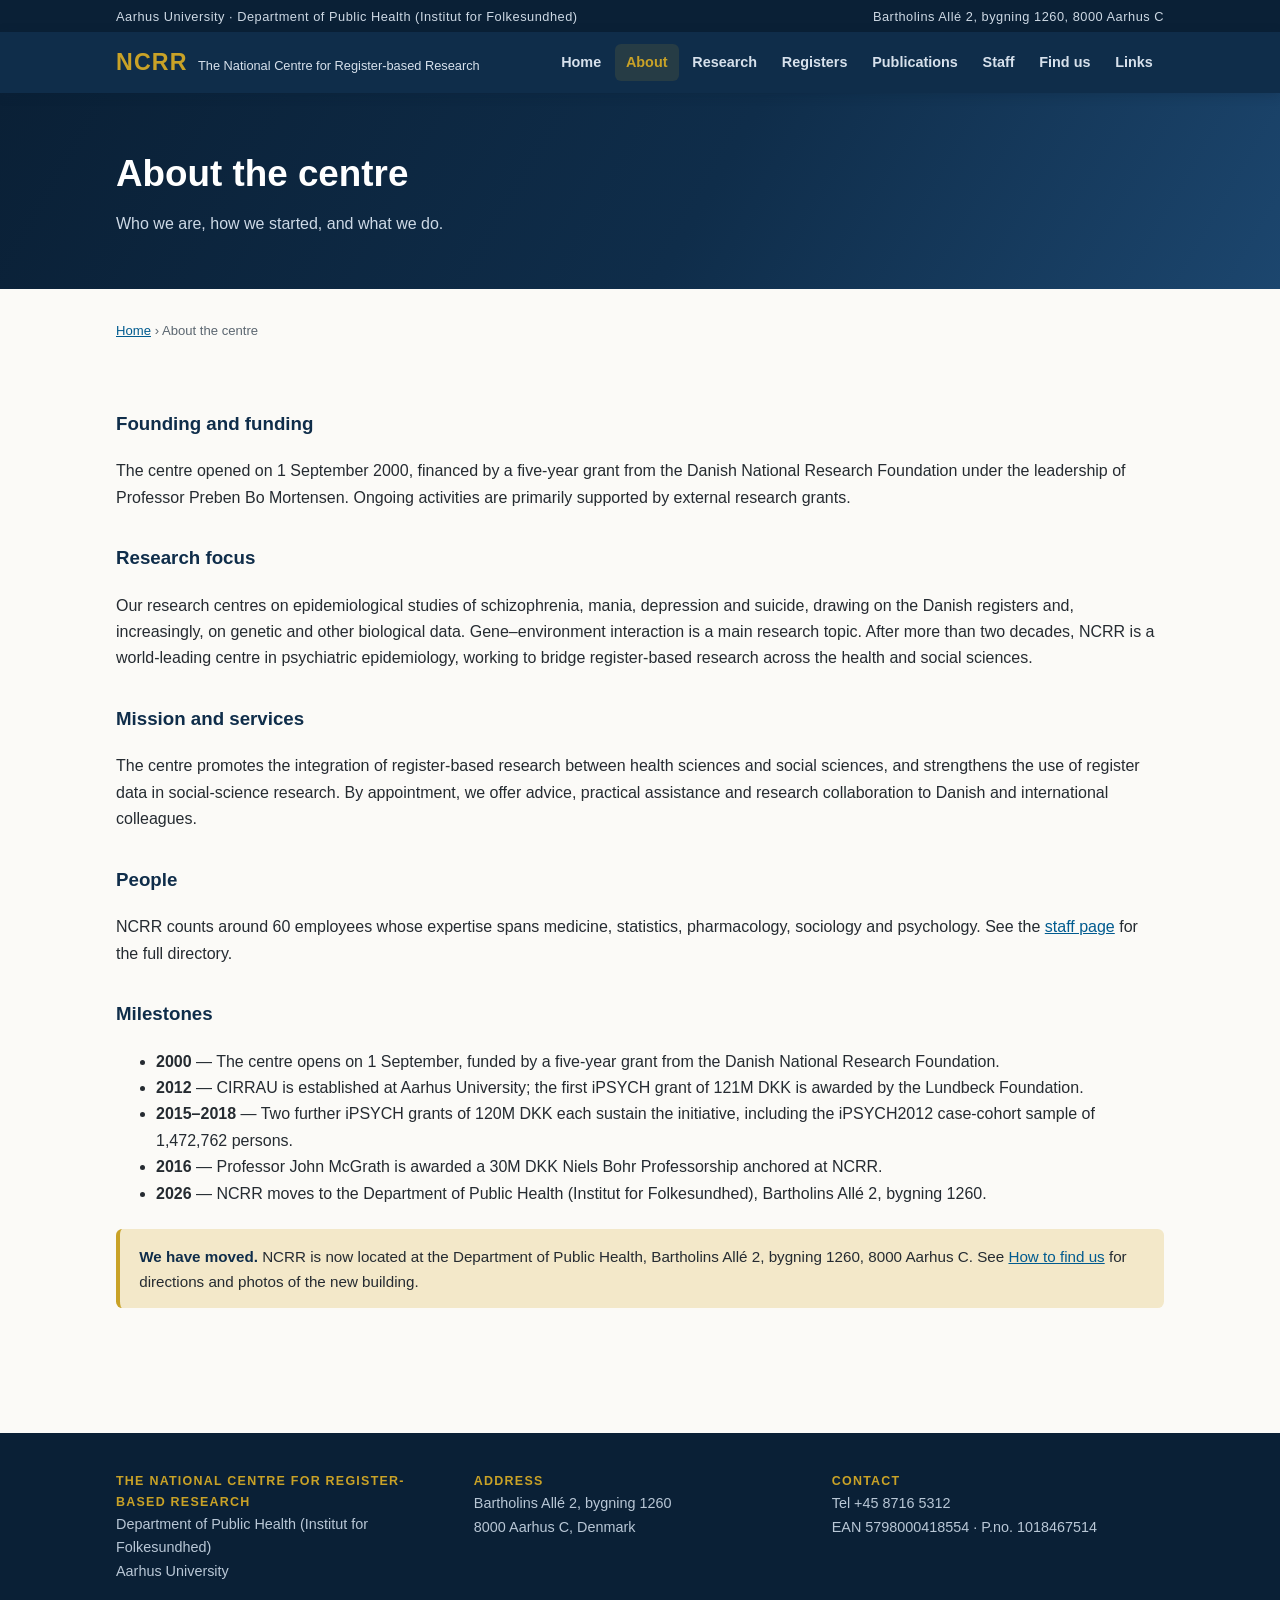
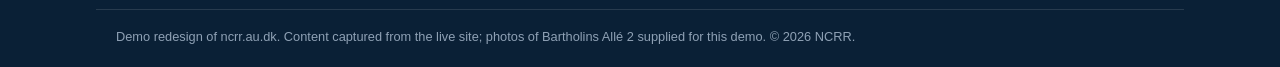
==== about.html @ ba0d97b3 "Rebuild as multi-page redesign of ncrr.au.dk with new location - Eight pages: home, about, research " ====
<!DOCTYPE html>
<html lang="en">
<head>
  <meta charset="UTF-8">
  <meta name="viewport" content="width=device-width, initial-scale=1.0">
  <meta name="description" content="About the National Centre for Register-based Research (NCRR), Department of Public Health, Aarhus University.">
  <title>About the centre — NCRR</title>
  <link rel="stylesheet" href="assets/css/style.css">
  <script src="assets/js/main.js" defer></script>
</head>
<body>

  <div class="top-bar">
    <div class="container">
      <span>Aarhus University &middot; Department of Public Health (Institut for Folkesundhed)</span>
      <span>Bartholins All&eacute; 2, bygning 1260, 8000 Aarhus C</span>
    </div>
  </div>

  <header class="site-header">
    <div class="container header-inner">
      <a class="brand" href="index.html">
        <span class="brand-mark">NCRR</span>
        <span class="brand-sub">The National Centre for Register-based Research</span>
      </a>
      <nav aria-label="Main">
        <ul class="nav-links">
          <li><a href="index.html">Home</a></li>
          <li><a href="about.html" aria-current="page">About</a></li>
          <li><a href="research.html">Research</a></li>
          <li><a href="registers.html">Registers</a></li>
          <li><a href="publications.html">Publications</a></li>
          <li><a href="staff.html">Staff</a></li>
          <li><a href="find-us.html">Find&nbsp;us</a></li>
          <li><a href="links.html">Links</a></li>
        </ul>
      </nav>
    </div>
  </header>

  <main>

    <div class="page-banner">
      <div class="container">
        <h1>About the centre</h1>
        <p>Who we are, how we started, and what we do.</p>
      </div>
    </div>

    <div class="container">
      <p class="breadcrumb"><a href="index.html">Home</a> &rsaquo; About the centre</p>
    </div>

    <section class="section">
      <div class="container">
        <h3>Founding and funding</h3>
        <p>
          The centre opened on 1 September 2000, financed by a five-year grant
          from the Danish National Research Foundation under the leadership of
          Professor Preben Bo Mortensen. Ongoing activities are primarily
          supported by external research grants.
        </p>

        <h3>Research focus</h3>
        <p>
          Our research centres on epidemiological studies of schizophrenia,
          mania, depression and suicide, drawing on the Danish registers and,
          increasingly, on genetic and other biological data. Gene&ndash;environment
          interaction is a main research topic. After more than two decades,
          NCRR is a world-leading centre in psychiatric epidemiology, working
          to bridge register-based research across the health and social
          sciences.
        </p>

        <h3>Mission and services</h3>
        <p>
          The centre promotes the integration of register-based research
          between health sciences and social sciences, and strengthens the use
          of register data in social-science research. By appointment, we
          offer advice, practical assistance and research collaboration to
          Danish and international colleagues.
        </p>

        <h3>People</h3>
        <p>
          NCRR counts around 60 employees whose expertise spans medicine,
          statistics, pharmacology, sociology and psychology. See the
          <a href="staff.html">staff page</a> for the full directory.
        </p>

        <h3>Milestones</h3>
        <ul>
          <li><strong>2000</strong> &mdash; The centre opens on 1 September, funded by a five-year grant from the Danish National Research Foundation.</li>
          <li><strong>2012</strong> &mdash; CIRRAU is established at Aarhus University; the first iPSYCH grant of 121M DKK is awarded by the Lundbeck Foundation.</li>
          <li><strong>2015&ndash;2018</strong> &mdash; Two further iPSYCH grants of 120M DKK each sustain the initiative, including the iPSYCH2012 case-cohort sample of 1,472,762 persons.</li>
          <li><strong>2016</strong> &mdash; Professor John McGrath is awarded a 30M DKK Niels Bohr Professorship anchored at NCRR.</li>
          <li><strong>2026</strong> &mdash; NCRR moves to the Department of Public Health (Institut for Folkesundhed), Bartholins All&eacute; 2, bygning 1260.</li>
        </ul>

        <div class="notice">
          <strong>We have moved.</strong> NCRR is now located at the
          Department of Public Health, Bartholins All&eacute; 2, bygning 1260,
          8000 Aarhus C. See <a href="find-us.html">How to find us</a> for
          directions and photos of the new building.
        </div>
      </div>
    </section>

  </main>

  <footer class="site-footer">
    <div class="container footer-grid">
      <div>
        <p class="footer-title">The National Centre for Register-based Research</p>
        <p>Department of Public Health (Institut for Folkesundhed)<br>Aarhus University</p>
      </div>
      <div>
        <p class="footer-title">Address</p>
        <p>Bartholins All&eacute; 2, bygning 1260<br>8000 Aarhus C, Denmark</p>
      </div>
      <div>
        <p class="footer-title">Contact</p>
        <p>Tel +45 8716 5312<br>EAN 5798000418554 &middot; P.no. 1018467514</p>
      </div>
    </div>
    <div class="container footer-bottom">
      <p>Demo redesign of ncrr.au.dk. Content captured from the live site; photos of Bartholins All&eacute; 2 supplied for this demo. &copy; <span id="year">2026</span> NCRR.</p>
    </div>
  </footer>

</body>
</html>
---- assets/css/style.css ----
/* NCRR demo webpage — redesign of ncrr.au.dk
   Palette inspired by Aarhus University: deep navy + warm gold accent. */

:root {
  --navy: #0f2d4a;
  --navy-deep: #0a2036;
  --au-blue: #005b8f;
  --au-blue-dark: #00476f;
  --gold: #c9a227;
  --gold-soft: #f3e8c9;
  --text: #252b31;
  --text-muted: #5b6670;
  --bg: #fbfaf7;
  --bg-card: #ffffff;
  --bg-alt: #f1f0ea;
  --border: #e0ddd2;
  --max-width: 68rem;
}

* { box-sizing: border-box; }

html { scroll-behavior: smooth; }

body {
  margin: 0;
  font-family: -apple-system, BlinkMacSystemFont, "Segoe UI", Roboto,
    "Helvetica Neue", Arial, sans-serif;
  color: var(--text);
  background: var(--bg);
  line-height: 1.65;
}

img { max-width: 100%; display: block; }

.container {
  max-width: var(--max-width);
  margin: 0 auto;
  padding: 0 1.25rem;
}

a { color: var(--au-blue); }
a:hover { color: var(--au-blue-dark); }

/* ---------- Header ---------- */

.top-bar {
  background: var(--navy-deep);
  color: #cdd8e4;
  font-size: 0.8rem;
  letter-spacing: 0.04em;
}

.top-bar .container {
  display: flex;
  justify-content: space-between;
  gap: 1rem;
  padding-top: 0.35rem;
  padding-bottom: 0.35rem;
}

.top-bar a { color: #e8eef5; text-decoration: none; }
.top-bar a:hover { color: var(--gold); }

.site-header {
  background: var(--navy);
  position: sticky;
  top: 0;
  z-index: 50;
  box-shadow: 0 2px 10px rgba(10, 32, 54, 0.25);
}

.header-inner {
  display: flex;
  align-items: center;
  justify-content: space-between;
  gap: 1rem;
  flex-wrap: wrap;
  padding-top: 0.7rem;
  padding-bottom: 0.7rem;
}

.brand {
  display: flex;
  align-items: baseline;
  gap: 0.65rem;
  text-decoration: none;
  color: #fff;
}

.brand-mark {
  font-size: 1.45rem;
  font-weight: 800;
  letter-spacing: 0.05em;
  color: var(--gold);
}

.brand-sub {
  font-size: 0.8rem;
  color: #d7e1ec;
  max-width: 22rem;
  line-height: 1.25;
}

.nav-links {
  display: flex;
  flex-wrap: wrap;
  gap: 0.15rem;
  list-style: none;
  margin: 0;
  padding: 0;
}

.nav-links a {
  display: block;
  color: #d7e1ec;
  text-decoration: none;
  font-size: 0.9rem;
  font-weight: 600;
  padding: 0.4rem 0.7rem;
  border-radius: 0.375rem;
}

.nav-links a:hover { color: #fff; background: rgba(255, 255, 255, 0.1); }

.nav-links a[aria-current="page"] {
  color: var(--gold);
  background: rgba(201, 162, 39, 0.12);
}

/* ---------- Hero (front page) ---------- */

.hero {
  position: relative;
  background-image:
    linear-gradient(100deg, rgba(10, 32, 54, 0.92) 0%, rgba(10, 32, 54, 0.72) 45%, rgba(10, 32, 54, 0.25) 100%),
    url("../img/hero-building.jpg");
  background-size: cover;
  background-position: center;
  color: #fff;
  padding: 6.5rem 0;
}

.hero-kicker {
  text-transform: uppercase;
  letter-spacing: 0.18em;
  font-size: 0.78rem;
  font-weight: 700;
  color: var(--gold);
  margin: 0 0 0.9rem;
}

.hero h1 {
  margin: 0 0 1rem;
  font-size: clamp(1.9rem, 4.5vw, 3rem);
  line-height: 1.15;
  max-width: 34rem;
}

.hero .lede {
  max-width: 36rem;
  font-size: 1.13rem;
  color: #e4ecf4;
  margin: 0 0 1.75rem;
}

.hero-affil {
  display: inline-block;
  background: rgba(255, 255, 255, 0.12);
  border: 1px solid rgba(255, 255, 255, 0.25);
  border-radius: 2rem;
  padding: 0.3rem 0.95rem;
  font-size: 0.85rem;
  margin-bottom: 1.6rem;
}

.button-row { display: flex; gap: 0.8rem; flex-wrap: wrap; }

.button {
  display: inline-block;
  padding: 0.7rem 1.5rem;
  border-radius: 0.375rem;
  text-decoration: none;
  font-weight: 700;
  font-size: 0.95rem;
}

.button-primary { background: var(--gold); color: var(--navy-deep); }
.button-primary:hover { background: #d9b43e; color: var(--navy-deep); }

.button-ghost {
  background: transparent;
  color: #fff;
  border: 1.5px solid rgba(255, 255, 255, 0.6);
}
.button-ghost:hover { border-color: #fff; color: #fff; }

/* ---------- Stats band ---------- */

.stats-band {
  background: var(--navy);
  color: #fff;
}

.stats-grid {
  display: grid;
  grid-template-columns: repeat(auto-fit, minmax(11rem, 1fr));
  gap: 1rem;
  padding-top: 1.6rem;
  padding-bottom: 1.6rem;
}

.stat { text-align: center; }

.stat-value {
  font-size: 1.9rem;
  font-weight: 800;
  color: var(--gold);
  line-height: 1.1;
}

.stat-label { font-size: 0.82rem; color: #c9d5e2; }

/* ---------- Page banner (subpages) ---------- */

.page-banner {
  background: linear-gradient(120deg, var(--navy-deep), var(--navy) 55%, #1c466e);
  color: #fff;
  padding: 3.2rem 0;
}

.page-banner h1 {
  margin: 0 0 0.4rem;
  font-size: clamp(1.6rem, 3.5vw, 2.3rem);
}

.page-banner p {
  margin: 0;
  color: #cdd9e6;
  max-width: 44rem;
}

/* ---------- Sections ---------- */

.section { padding: 3.4rem 0; }
.section.alt { background: var(--bg-alt); }

.section-head {
  display: flex;
  align-items: baseline;
  gap: 0.9rem;
  margin-bottom: 1.4rem;
}

.section-head h2 {
  margin: 0;
  font-size: 1.6rem;
  color: var(--navy);
}

.section-head .rule {
  flex: 1;
  height: 3px;
  background: linear-gradient(90deg, var(--gold), transparent);
  border-radius: 2px;
  transform: translateY(-6px);
}

.section h3 { color: var(--navy); margin-top: 2rem; }
.section h3:first-of-type { margin-top: 0; }

.more-link { font-weight: 600; white-space: nowrap; }

/* ---------- Cards / grids ---------- */

.card-grid {
  display: grid;
  grid-template-columns: repeat(auto-fill, minmax(17rem, 1fr));
  gap: 1.1rem;
}

.card {
  background: var(--bg-card);
  border: 1px solid var(--border);
  border-radius: 0.6rem;
  padding: 1.3rem 1.4rem;
  box-shadow: 0 1px 4px rgba(15, 45, 74, 0.06);
}

.card h3 {
  margin: 0 0 0.5rem;
  font-size: 1.05rem;
  color: var(--navy);
}

.card p { margin: 0; font-size: 0.92rem; color: var(--text-muted); }
.card p + p { margin-top: 0.5rem; }

.card .tag {
  display: inline-block;
  background: var(--gold-soft);
  color: #7a611a;
  font-size: 0.72rem;
  font-weight: 700;
  text-transform: uppercase;
  letter-spacing: 0.06em;
  border-radius: 0.25rem;
  padding: 0.15rem 0.5rem;
  margin-bottom: 0.6rem;
}

.card-links { margin-top: 0.8rem; font-size: 0.88rem; }

/* ---------- Home split (text + photo) ---------- */

.split {
  display: grid;
  grid-template-columns: 1.1fr 0.9fr;
  gap: 2.2rem;
  align-items: center;
}

.split img {
  border-radius: 0.6rem;
  box-shadow: 0 10px 28px rgba(15, 45, 74, 0.18);
}

figcaption,
.photo-caption {
  font-size: 0.8rem;
  color: var(--text-muted);
  margin-top: 0.45rem;
}

@media (max-width: 50rem) {
  .split { grid-template-columns: 1fr; }
}

/* ---------- Featured research (news cards) ---------- */

.news-grid {
  display: grid;
  grid-template-columns: repeat(auto-fit, minmax(19rem, 1fr));
  gap: 1.1rem;
}

.news-card {
  background: var(--bg-card);
  border: 1px solid var(--border);
  border-top: 4px solid var(--gold);
  border-radius: 0.6rem;
  padding: 1.35rem 1.5rem;
  box-shadow: 0 1px 4px rgba(15, 45, 74, 0.06);
}

.news-meta {
  display: flex;
  gap: 0.6rem;
  align-items: center;
  margin-bottom: 0.6rem;
}

.news-journal {
  background: var(--navy);
  color: #fff;
  font-size: 0.72rem;
  font-weight: 700;
  letter-spacing: 0.05em;
  border-radius: 0.25rem;
  padding: 0.14rem 0.55rem;
}

.news-date { font-size: 0.8rem; color: var(--text-muted); }

.news-card h3 {
  margin: 0 0 0.6rem;
  font-size: 1.12rem;
  line-height: 1.35;
  color: var(--navy);
}

.news-card .news-comment { font-size: 0.94rem; margin: 0 0 0.8rem; }

.news-card .news-citation {
  font-size: 0.83rem;
  color: var(--text-muted);
  border-top: 1px solid var(--border);
  padding-top: 0.7rem;
  margin: 0;
}

/* ---------- Publications ---------- */

.pub-list { list-style: none; margin: 0; padding: 0; }

.pub-list li {
  background: var(--bg-card);
  border: 1px solid var(--border);
  border-left: 4px solid var(--gold);
  border-radius: 0.5rem;
  padding: 1.05rem 1.3rem;
  margin-bottom: 0.85rem;
}

.pub-list .pub-title { font-weight: 700; color: var(--navy); }
.pub-list .pub-meta { font-size: 0.88rem; color: var(--text-muted); }

/* ---------- Staff ---------- */

.filter-box {
  margin: 0 0 1.5rem;
}

.filter-box input {
  width: 100%;
  max-width: 26rem;
  font: inherit;
  padding: 0.6rem 0.9rem;
  border: 1.5px solid var(--border);
  border-radius: 0.5rem;
  background: var(--bg-card);
}

.filter-box input:focus {
  outline: 2px solid var(--au-blue);
  outline-offset: 1px;
  border-color: var(--au-blue);
}

.filter-note { font-size: 0.85rem; color: var(--text-muted); }

.person-grid {
  display: grid;
  grid-template-columns: repeat(auto-fill, minmax(15.5rem, 1fr));
  gap: 0.9rem;
}

.person {
  background: var(--bg-card);
  border: 1px solid var(--border);
  border-radius: 0.5rem;
  padding: 0.9rem 1.05rem;
}

.person .p-name { font-weight: 700; color: var(--navy); line-height: 1.3; }
.person .p-role {
  font-size: 0.83rem;
  color: var(--gold);
  font-weight: 700;
  text-transform: uppercase;
  letter-spacing: 0.04em;
  font-size: 0.74rem;
  margin: 0.15rem 0 0.4rem;
}
.person .p-mail { font-size: 0.85rem; word-break: break-all; }
.person .p-phone { font-size: 0.82rem; color: var(--text-muted); margin-top: 0.15rem; }

.leadership-grid {
  display: grid;
  grid-template-columns: repeat(auto-fill, minmax(19rem, 1fr));
  gap: 1rem;
  margin-bottom: 0.5rem;
}

.person.lead { border-left: 4px solid var(--gold); }

.person.hidden-by-filter,
.register-item.hidden-by-filter { display: none; }

/* ---------- Registers ---------- */

.register-cols {
  columns: 2;
  column-gap: 2.5rem;
  margin: 0;
  padding: 0;
  list-style: none;
}

.register-item {
  break-inside: avoid;
  border-bottom: 1px solid var(--border);
  padding: 0.5rem 0;
}

.register-item a { text-decoration: none; }
.register-item a:hover { text-decoration: underline; }

.register-item .reg-note {
  font-size: 0.78rem;
  color: var(--text-muted);
}

@media (max-width: 45rem) {
  .register-cols { columns: 1; }
}

/* ---------- Research themes (accordion) ---------- */

.theme {
  background: var(--bg-card);
  border: 1px solid var(--border);
  border-radius: 0.6rem;
  margin-bottom: 1rem;
  overflow: hidden;
}

.theme summary {
  cursor: pointer;
  list-style: none;
  display: flex;
  justify-content: space-between;
  align-items: center;
  gap: 1rem;
  padding: 1.05rem 1.4rem;
  font-weight: 700;
  font-size: 1.08rem;
  color: var(--navy);
  background: linear-gradient(180deg, #ffffff, #faf8f2);
}

.theme summary::-webkit-details-marker { display: none; }

.theme summary .chev { color: var(--gold); font-size: 1rem; }

.theme[open] summary { border-bottom: 1px solid var(--border); }

.theme-body { padding: 1.2rem 1.4rem 1.4rem; }

.theme-body h4 {
  margin: 1.2rem 0 0.4rem;
  font-size: 0.86rem;
  text-transform: uppercase;
  letter-spacing: 0.07em;
  color: var(--au-blue);
}

.theme-body ul { margin: 0.3rem 0 0; padding-left: 1.2rem; }

.ref-list { font-size: 0.86rem; }
.ref-list li { margin-bottom: 0.45rem; }

/* ---------- Find us ---------- */

.photo-grid {
  display: grid;
  grid-template-columns: repeat(auto-fit, minmax(16rem, 1fr));
  gap: 1.1rem;
  margin: 1.5rem 0;
}

.photo-grid figure { margin: 0; }

.photo-grid img {
  border-radius: 0.5rem;
  box-shadow: 0 6px 18px rgba(15, 45, 74, 0.14);
}

.contact-cards {
  display: grid;
  grid-template-columns: repeat(auto-fit, minmax(15rem, 1fr));
  gap: 1rem;
}

.contact-card {
  background: var(--bg-card);
  border: 1px solid var(--border);
  border-top: 4px solid var(--gold);
  border-radius: 0.5rem;
  padding: 1.2rem 1.3rem;
}

.contact-card h3 { margin: 0 0 0.5rem; font-size: 1rem; color: var(--navy); }
.contact-card p, .contact-card address { margin: 0; font-style: normal; font-size: 0.95rem; }

.map-embed {
  width: 100%;
  height: 24rem;
  border: 1px solid var(--border);
  border-radius: 0.5rem;
  margin-top: 1.5rem;
}

/* ---------- Links page ---------- */

.link-groups { display: grid; gap: 1.6rem; }
.link-groups ul { margin: 0.4rem 0 0; padding-left: 1.2rem; }
.link-groups li { margin-bottom: 0.35rem; }

/* ---------- Footer ---------- */

.site-footer {
  background: var(--navy-deep);
  color: #b9c7d6;
  margin-top: 3rem;
  font-size: 0.9rem;
}

.footer-grid {
  display: grid;
  grid-template-columns: repeat(auto-fit, minmax(16rem, 1fr));
  gap: 1.6rem;
  padding-top: 2.4rem;
  padding-bottom: 1.6rem;
}

.footer-title {
  color: var(--gold);
  font-weight: 700;
  text-transform: uppercase;
  font-size: 0.78rem;
  letter-spacing: 0.1em;
  margin: 0 0 0.5rem;
}

.site-footer p { margin: 0; }

.footer-bottom {
  border-top: 1px solid rgba(255, 255, 255, 0.12);
  padding-top: 1rem;
  padding-bottom: 1.2rem;
  font-size: 0.8rem;
  color: #8fa1b5;
}

/* ---------- Misc ---------- */

.breadcrumb {
  font-size: 0.82rem;
  color: var(--text-muted);
  padding-top: 1.1rem;
}

.breadcrumb a { color: var(--au-blue); }

.notice {
  background: var(--gold-soft);
  border-left: 4px solid var(--gold);
  border-radius: 0.4rem;
  padding: 0.9rem 1.2rem;
  margin: 1.4rem 0;
  font-size: 0.95rem;
}

.notice strong { color: var(--navy); }

@media (max-width: 55rem) {
  .header-inner { justify-content: center; }
}

@media (max-width: 40rem) {
  .hero { padding: 4.5rem 0; }
  .section { padding: 2.5rem 0; }
}
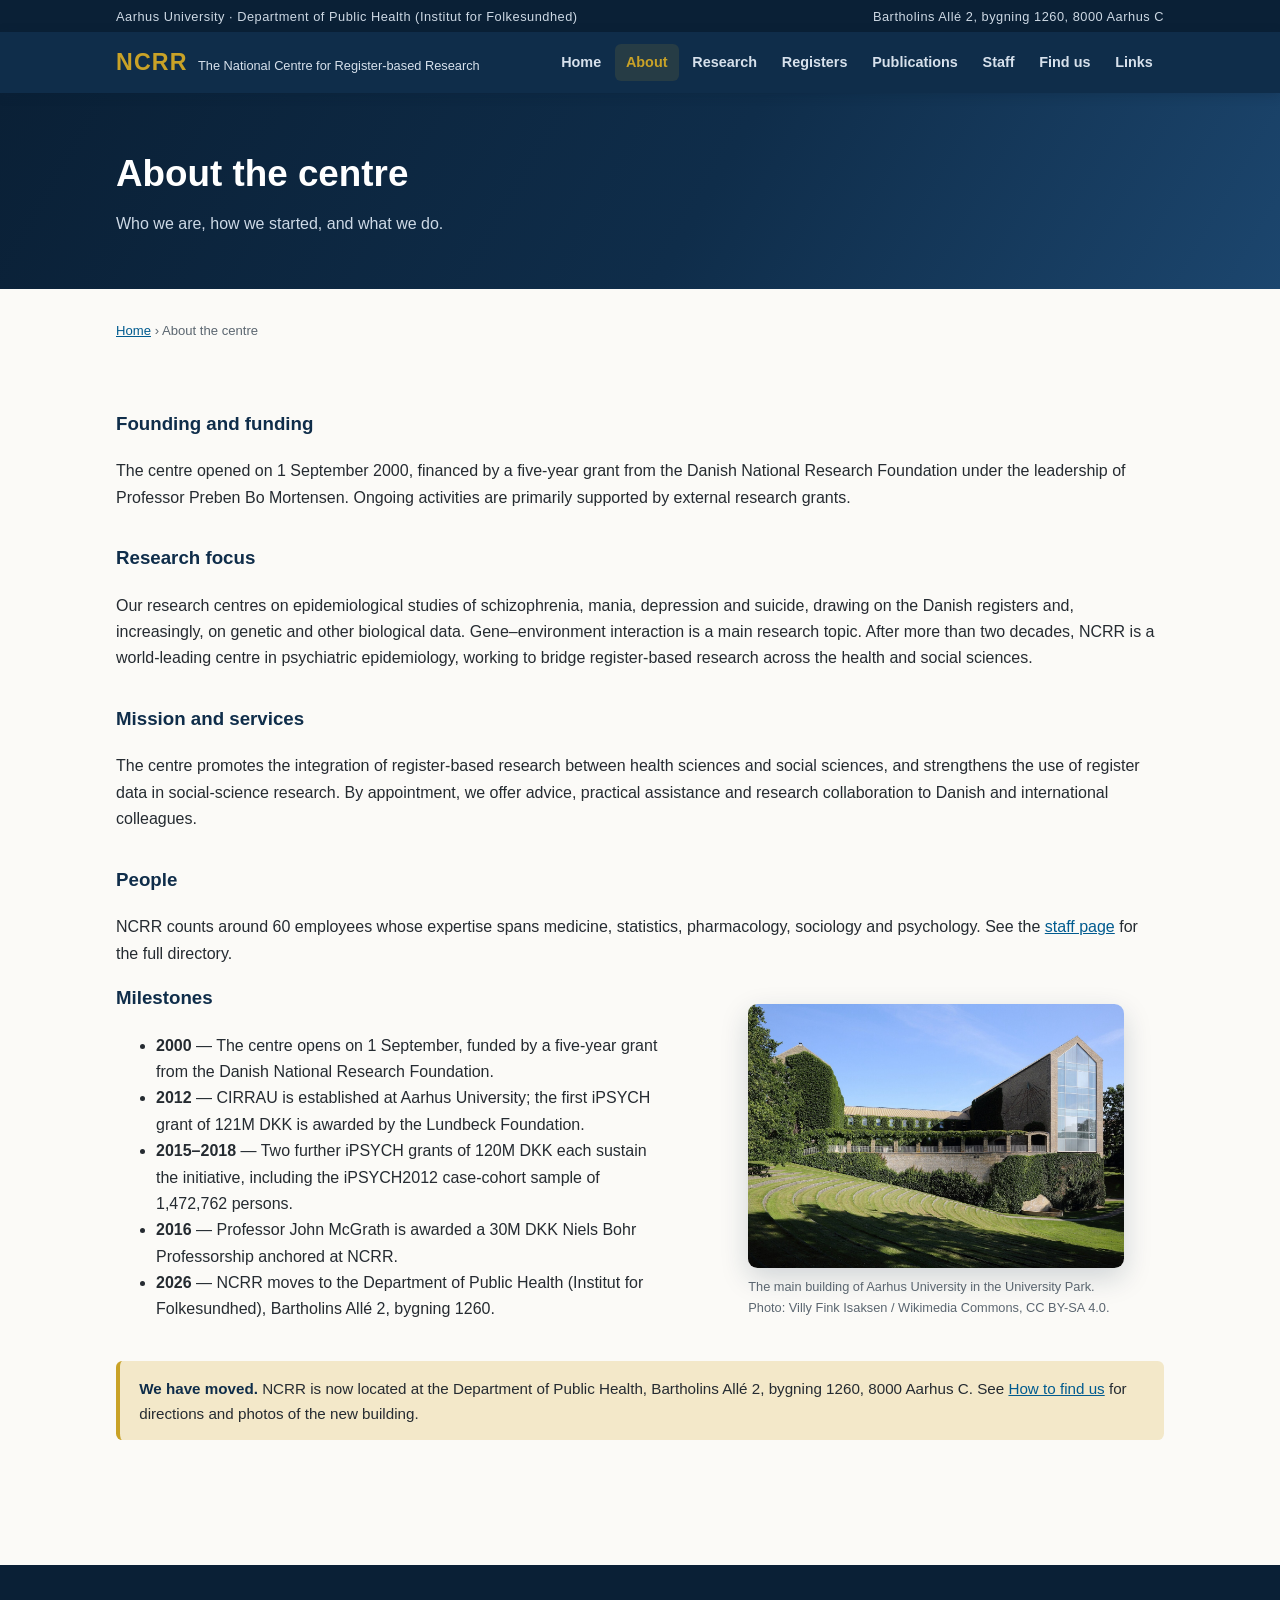
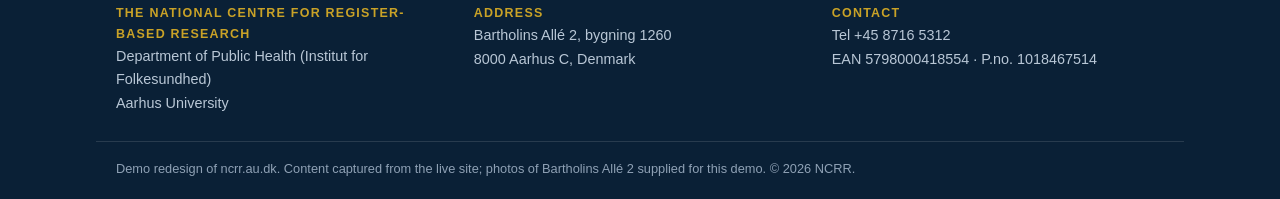
==== commit 87e6ed26: "Add 200 recent publications, icon set, and campus photos - publications.html: 200 most recent NCRR p" ====
--- a/about.html
+++ b/about.html
@@ -88,14 +88,22 @@
           <a href="staff.html">staff page</a> for the full directory.
         </p>
 
-        <h3>Milestones</h3>
-        <ul>
-          <li><strong>2000</strong> &mdash; The centre opens on 1 September, funded by a five-year grant from the Danish National Research Foundation.</li>
-          <li><strong>2012</strong> &mdash; CIRRAU is established at Aarhus University; the first iPSYCH grant of 121M DKK is awarded by the Lundbeck Foundation.</li>
-          <li><strong>2015&ndash;2018</strong> &mdash; Two further iPSYCH grants of 120M DKK each sustain the initiative, including the iPSYCH2012 case-cohort sample of 1,472,762 persons.</li>
-          <li><strong>2016</strong> &mdash; Professor John McGrath is awarded a 30M DKK Niels Bohr Professorship anchored at NCRR.</li>
-          <li><strong>2026</strong> &mdash; NCRR moves to the Department of Public Health (Institut for Folkesundhed), Bartholins All&eacute; 2, bygning 1260.</li>
-        </ul>
+        <div class="split">
+          <div>
+            <h3>Milestones</h3>
+            <ul>
+              <li><strong>2000</strong> &mdash; The centre opens on 1 September, funded by a five-year grant from the Danish National Research Foundation.</li>
+              <li><strong>2012</strong> &mdash; CIRRAU is established at Aarhus University; the first iPSYCH grant of 121M DKK is awarded by the Lundbeck Foundation.</li>
+              <li><strong>2015&ndash;2018</strong> &mdash; Two further iPSYCH grants of 120M DKK each sustain the initiative, including the iPSYCH2012 case-cohort sample of 1,472,762 persons.</li>
+              <li><strong>2016</strong> &mdash; Professor John McGrath is awarded a 30M DKK Niels Bohr Professorship anchored at NCRR.</li>
+              <li><strong>2026</strong> &mdash; NCRR moves to the Department of Public Health (Institut for Folkesundhed), Bartholins All&eacute; 2, bygning 1260.</li>
+            </ul>
+          </div>
+          <figure>
+            <img src="assets/img/campus-main-building.jpg" alt="Aarhus University main building seen from the park" loading="lazy">
+            <figcaption>The main building of Aarhus University in the University Park. Photo: Villy Fink Isaksen / Wikimedia Commons, CC&nbsp;BY-SA&nbsp;4.0.</figcaption>
+          </figure>
+        </div>
 
         <div class="notice">
           <strong>We have moved.</strong> NCRR is now located at the
--- a/assets/css/style.css
+++ b/assets/css/style.css
@@ -651,3 +651,127 @@
   .hero { padding: 4.5rem 0; }
   .section { padding: 2.5rem 0; }
 }
+
+/* ---------- Icons (sprite: assets/img/icons.svg) ---------- */
+
+.icon {
+  width: 1.25em;
+  height: 1.25em;
+  fill: none;
+  stroke: currentColor;
+  stroke-width: 2;
+  stroke-linecap: round;
+  stroke-linejoin: round;
+  vertical-align: -0.22em;
+  flex: none;
+}
+
+.stat .icon {
+  width: 1.7rem;
+  height: 1.7rem;
+  color: #7fa8c4;
+  margin-bottom: 0.35rem;
+}
+
+.card-head {
+  display: flex;
+  align-items: center;
+  gap: 0.55rem;
+  margin: 0 0 0.5rem;
+}
+
+.card-head .icon {
+  width: 1.5rem;
+  height: 1.5rem;
+  color: var(--gold);
+}
+
+.card-head h3 { margin: 0; font-size: 1.05rem; color: var(--navy); }
+
+.contact-card h3 {
+  display: flex;
+  align-items: center;
+  gap: 0.5rem;
+}
+
+.contact-card h3 .icon {
+  width: 1.3rem;
+  height: 1.3rem;
+  color: var(--gold);
+}
+
+.link-groups h3 {
+  display: flex;
+  align-items: center;
+  gap: 0.5rem;
+}
+
+.link-groups h3 .icon {
+  width: 1.3rem;
+  height: 1.3rem;
+  color: var(--gold);
+}
+
+.theme summary {
+  gap: 0.75rem;
+}
+
+.theme summary .theme-icon {
+  width: 1.45rem;
+  height: 1.45rem;
+  color: var(--au-blue);
+  fill: none;
+  stroke: currentColor;
+  stroke-width: 2;
+  stroke-linecap: round;
+  stroke-linejoin: round;
+  flex: none;
+}
+
+.filter-label {
+  display: flex;
+  align-items: center;
+  gap: 0.45rem;
+  margin-bottom: 0.35rem;
+}
+
+.filter-label .icon { color: var(--au-blue); }
+
+/* ---------- Numbered publication list ---------- */
+
+.pub-list { counter-reset: pub; }
+
+.pub-list li {
+  position: relative;
+  padding-left: 3.2rem;
+  min-height: 2.6rem;
+}
+
+.pub-list li::before {
+  counter-increment: pub;
+  content: counter(pub);
+  position: absolute;
+  left: 0;
+  top: 0.95rem;
+  width: 2.1rem;
+  text-align: right;
+  font-size: 0.8rem;
+  font-weight: 700;
+  color: var(--text-muted);
+}
+
+.pub-year {
+  float: right;
+  margin-left: 0.8rem;
+  background: var(--navy);
+  color: #fff;
+  font-size: 0.72rem;
+  font-weight: 700;
+  border-radius: 0.25rem;
+  padding: 0.12rem 0.45rem;
+}
+
+@media (max-width: 40rem) {
+  .pub-list li { padding-left: 0; }
+  .pub-list li::before { content: ""; }
+}
